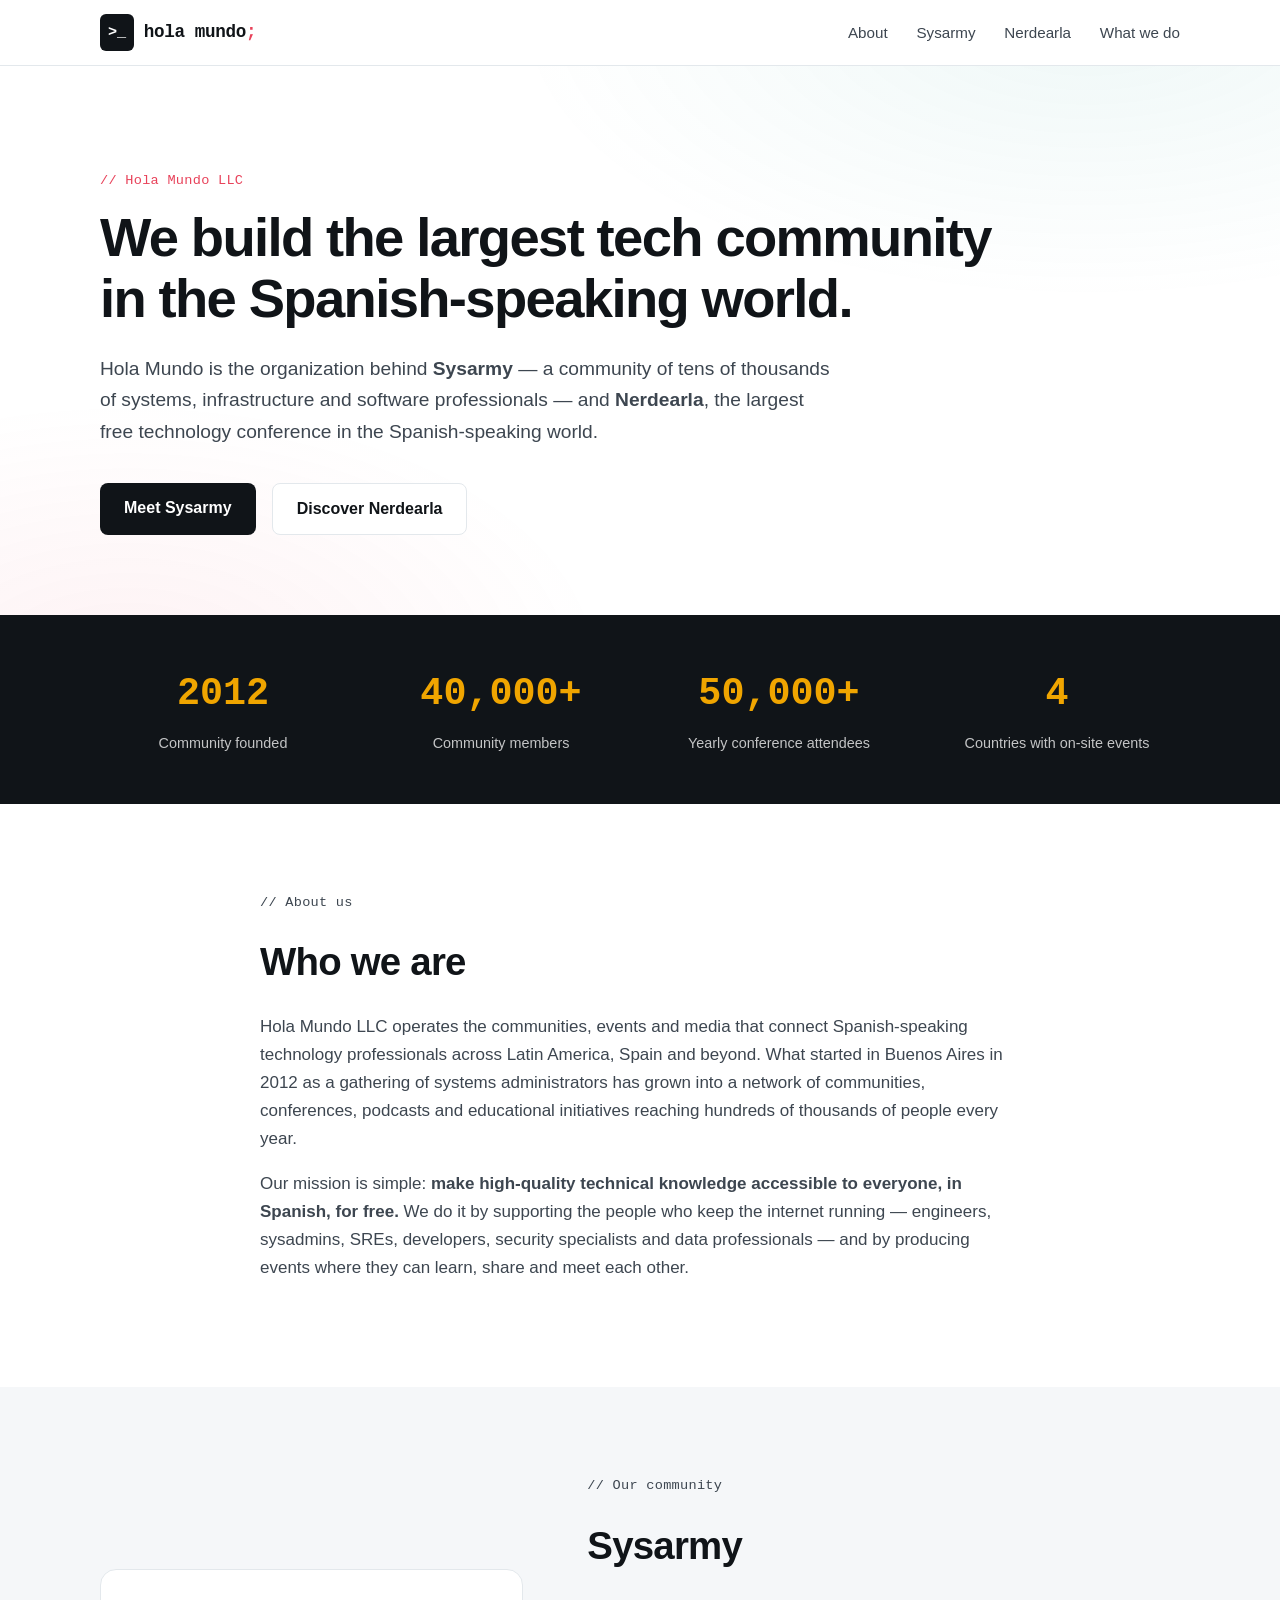
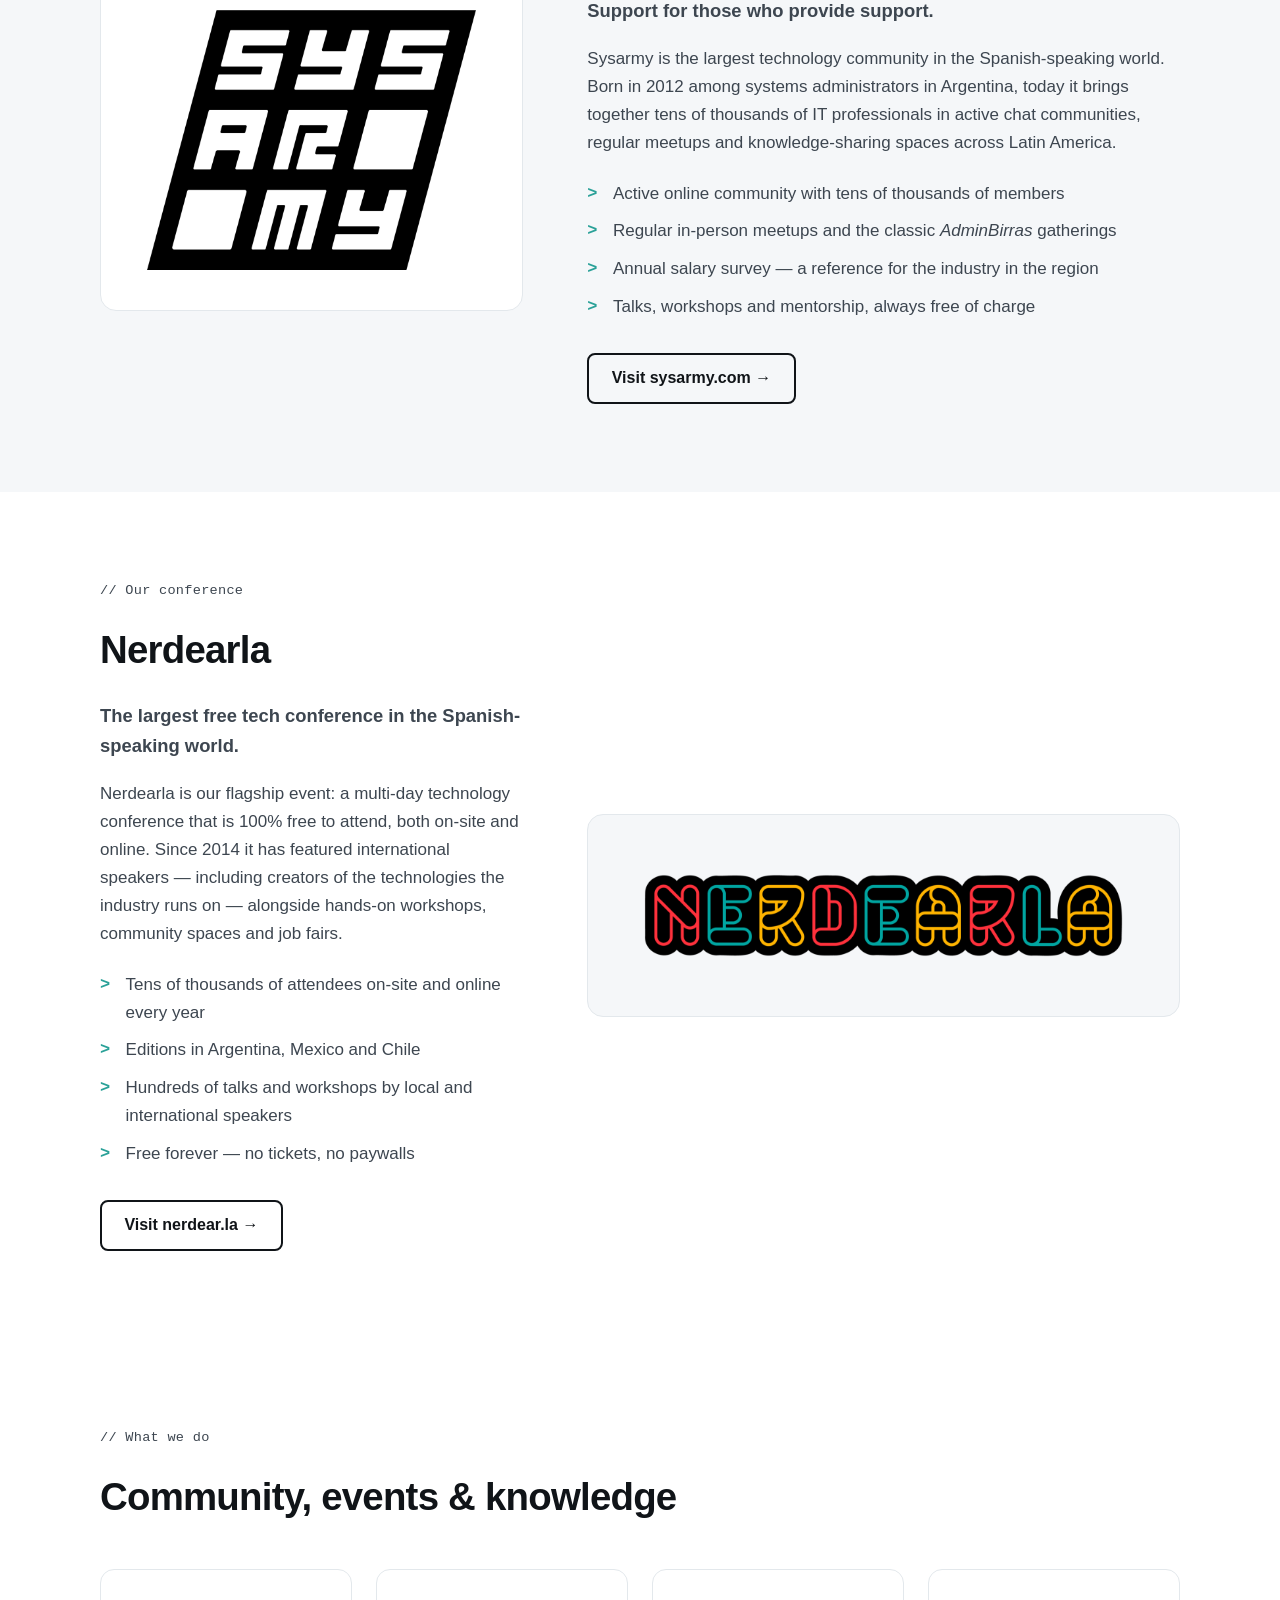
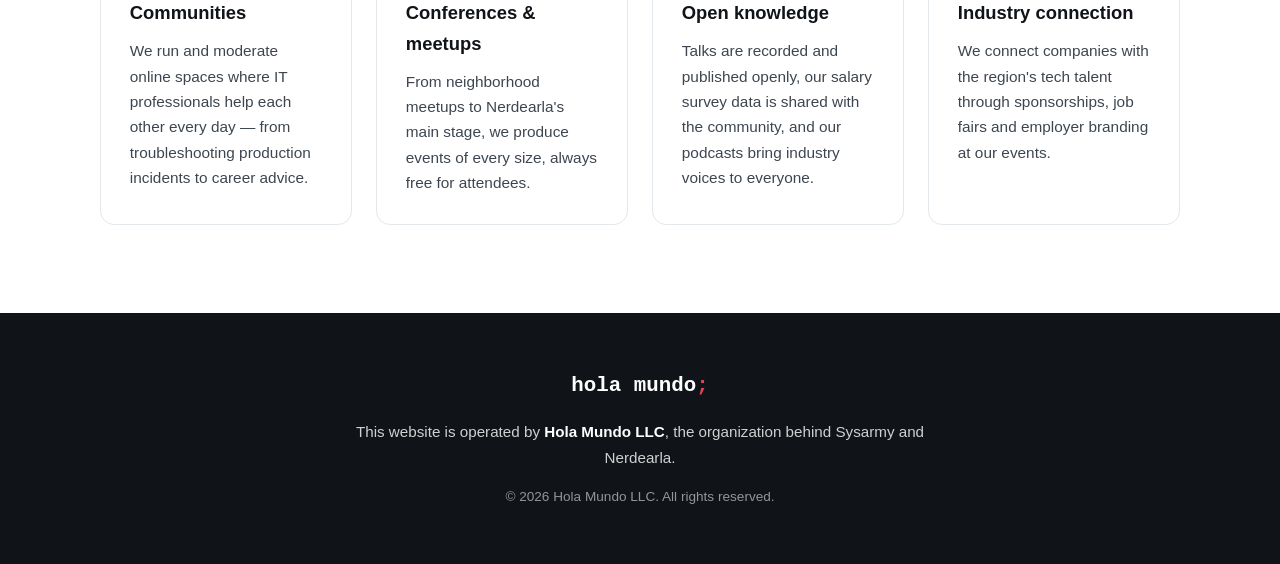
==== index.html @ 62e19b8b "Initial commit: Hola Mundo LLC website (Sysarmy & Nerdearla) Co-Authored-By: Claude Fable 5 <noreply" ====
<!DOCTYPE html>
<html lang="en">
<head>
  <meta charset="UTF-8">
  <meta name="viewport" content="width=device-width, initial-scale=1.0">
  <title>Hola Mundo — Building the largest tech community in the Spanish-speaking world</title>
  <meta name="description" content="Hola Mundo LLC is the organization behind Sysarmy, the largest tech community in the Spanish-speaking world, and Nerdearla, its largest free tech conference.">
  <link rel="icon" type="image/svg+xml" href="assets/img/favicon.svg">
  <link rel="canonical" href="https://helloworld.ar/">
  <meta property="og:title" content="Hola Mundo — Sysarmy &amp; Nerdearla">
  <meta property="og:description" content="The organization behind Sysarmy and Nerdearla: community, knowledge and free tech events for the Spanish-speaking world.">
  <meta property="og:type" content="website">
  <meta property="og:url" content="https://helloworld.ar/">
  <link rel="stylesheet" href="css/styles.css">
</head>
<body>

  <header class="site-header" id="top">
    <div class="container header-inner">
      <a href="#top" class="brand" aria-label="Hola Mundo — home">
        <span class="brand-mark" aria-hidden="true">&gt;_</span>
        <span class="brand-name">hola mundo<span class="accent">;</span></span>
      </a>
      <nav class="site-nav" aria-label="Main navigation">
        <button class="nav-toggle" aria-expanded="false" aria-controls="nav-menu">
          <span class="sr-only">Menu</span>
          <span class="nav-toggle-bar"></span>
          <span class="nav-toggle-bar"></span>
          <span class="nav-toggle-bar"></span>
        </button>
        <ul id="nav-menu" class="nav-menu">
          <li><a href="#about">About</a></li>
          <li><a href="#sysarmy">Sysarmy</a></li>
          <li><a href="#nerdearla">Nerdearla</a></li>
          <li><a href="#what-we-do">What we do</a></li>
        </ul>
      </nav>
    </div>
  </header>

  <main>

    <!-- Hero -->
    <section class="hero">
      <div class="container">
        <p class="hero-kicker">// Hola Mundo LLC</p>
        <h1>We build the largest tech community<br class="br-desktop"> in the Spanish-speaking world.</h1>
        <p class="hero-lede">
          Hola Mundo is the organization behind <strong>Sysarmy</strong> — a community of
          tens of thousands of systems, infrastructure and software professionals — and
          <strong>Nerdearla</strong>, the largest free technology conference in the
          Spanish-speaking world.
        </p>
        <div class="hero-actions">
          <a class="btn btn-primary" href="#sysarmy">Meet Sysarmy</a>
          <a class="btn btn-secondary" href="#nerdearla">Discover Nerdearla</a>
        </div>
      </div>
    </section>

    <!-- Stats -->
    <section class="stats" aria-label="Key figures">
      <div class="container stats-grid">
        <div class="stat">
          <span class="stat-number" data-count="2012">2012</span>
          <span class="stat-label">Community founded</span>
        </div>
        <div class="stat">
          <span class="stat-number" data-count="40000">40,000+</span>
          <span class="stat-label">Community members</span>
        </div>
        <div class="stat">
          <span class="stat-number" data-count="30000">50,000+</span>
          <span class="stat-label">Yearly conference attendees</span>
        </div>
        <div class="stat">
          <span class="stat-number">4</span>
          <span class="stat-label">Countries with on-site events</span>
        </div>
      </div>
    </section>

    <!-- About -->
    <section class="section" id="about">
      <div class="container narrow">
        <p class="section-kicker">// About us</p>
        <h2>Who we are</h2>
        <p>
          Hola Mundo LLC operates the communities, events and media that connect
          Spanish-speaking technology professionals across Latin America, Spain and beyond.
          What started in Buenos Aires in 2012 as a gathering of systems administrators has
          grown into a network of communities, conferences, podcasts and educational
          initiatives reaching hundreds of thousands of people every year.
        </p>
        <p>
          Our mission is simple: <strong>make high-quality technical knowledge accessible
          to everyone, in Spanish, for free.</strong> We do it by supporting the people who
          keep the internet running — engineers, sysadmins, SREs, developers, security
          specialists and data professionals — and by producing events where they can
          learn, share and meet each other.
        </p>
      </div>
    </section>

    <!-- Sysarmy -->
    <section class="section product product-sysarmy" id="sysarmy">
      <div class="container product-grid">
        <div class="product-media">
          <img src="assets/img/sysarmy-logo.png" alt="Sysarmy logo" loading="lazy" width="500" height="395">
        </div>
        <div class="product-body">
          <p class="section-kicker">// Our community</p>
          <h2>Sysarmy</h2>
          <p class="product-tagline">Support for those who provide support.</p>
          <p>
            Sysarmy is the largest technology community in the Spanish-speaking world.
            Born in 2012 among systems administrators in Argentina, today it brings
            together tens of thousands of IT professionals in active chat communities,
            regular meetups and knowledge-sharing spaces across Latin America.
          </p>
          <ul class="feature-list">
            <li>Active online community with tens of thousands of members</li>
            <li>Regular in-person meetups and the classic <em>AdminBirras</em> gatherings</li>
            <li>Annual salary survey — a reference for the industry in the region</li>
            <li>Talks, workshops and mentorship, always free of charge</li>
          </ul>
          <a class="btn btn-outline" href="https://sysarmy.com" target="_blank" rel="noopener">Visit sysarmy.com&nbsp;→</a>
        </div>
      </div>
    </section>

    <!-- Nerdearla -->
    <section class="section product product-nerdearla" id="nerdearla">
      <div class="container product-grid reverse">
        <div class="product-media">
          <img src="assets/img/nerdearla-logo.png" alt="Nerdearla logo" loading="lazy" width="640" height="151">
        </div>
        <div class="product-body">
          <p class="section-kicker">// Our conference</p>
          <h2>Nerdearla</h2>
          <p class="product-tagline">The largest free tech conference in the Spanish-speaking world.</p>
          <p>
            Nerdearla is our flagship event: a multi-day technology conference that is
            100% free to attend, both on-site and online. Since 2014 it has featured
            international speakers — including creators of the technologies the industry
            runs on — alongside hands-on workshops, community spaces and job fairs.
          </p>
          <ul class="feature-list">
            <li>Tens of thousands of attendees on-site and online every year</li>
            <li>Editions in Argentina, Mexico and Chile</li>
            <li>Hundreds of talks and workshops by local and international speakers</li>
            <li>Free forever — no tickets, no paywalls</li>
          </ul>
          <a class="btn btn-outline" href="https://nerdear.la" target="_blank" rel="noopener">Visit nerdear.la&nbsp;→</a>
        </div>
      </div>
    </section>

    <!-- What we do -->
    <section class="section" id="what-we-do">
      <div class="container">
        <p class="section-kicker">// What we do</p>
        <h2>Community, events &amp; knowledge</h2>
        <div class="cards">
          <article class="card">
            <h3>Communities</h3>
            <p>
              We run and moderate online spaces where IT professionals help each other
              every day — from troubleshooting production incidents to career advice.
            </p>
          </article>
          <article class="card">
            <h3>Conferences &amp; meetups</h3>
            <p>
              From neighborhood meetups to Nerdearla's main stage, we produce events of
              every size, always free for attendees.
            </p>
          </article>
          <article class="card">
            <h3>Open knowledge</h3>
            <p>
              Talks are recorded and published openly, our salary survey data is shared
              with the community, and our podcasts bring industry voices to everyone.
            </p>
          </article>
          <article class="card">
            <h3>Industry connection</h3>
            <p>
              We connect companies with the region's tech talent through sponsorships,
              job fairs and employer branding at our events.
            </p>
          </article>
        </div>
      </div>
    </section>

  </main>

  <footer class="site-footer">
    <div class="container footer-inner">
      <p class="footer-brand">hola mundo<span class="accent">;</span></p>
      <p class="footer-legal">
        This website is operated by <strong>Hola Mundo LLC</strong>, the organization behind
        Sysarmy and Nerdearla.
      </p>
      <p class="footer-copy">© <span id="year">2026</span> Hola Mundo LLC. All rights reserved.</p>
    </div>
  </footer>

  <script src="js/main.js"></script>
</body>
</html>
---- css/styles.css ----
/* ---------------------------------------------------------------------------
   Hola Mundo LLC — helloworld.ar
   Static site, no frameworks.
--------------------------------------------------------------------------- */

:root {
  --ink: #101418;
  --ink-soft: #3d4650;
  --ink-muted: #6b7680;
  --paper: #ffffff;
  --paper-alt: #f5f7f9;
  --line: #e3e8ec;
  --accent: #e8425a;      /* nerdearla red */
  --accent-teal: #2aa198; /* nerdearla teal */
  --accent-gold: #f0a500; /* nerdearla gold */
  --mono: "SF Mono", "Menlo", "Consolas", "Liberation Mono", monospace;
  --sans: -apple-system, BlinkMacSystemFont, "Segoe UI", Roboto, "Helvetica Neue", Arial, sans-serif;
}

* { box-sizing: border-box; }

html { scroll-behavior: smooth; }

body {
  margin: 0;
  font-family: var(--sans);
  font-size: 17px;
  line-height: 1.65;
  color: var(--ink);
  background: var(--paper);
  -webkit-font-smoothing: antialiased;
}

img { max-width: 100%; height: auto; display: block; }

.container {
  width: min(1080px, 100% - 3rem);
  margin-inline: auto;
}

.container.narrow { max-width: 760px; }

.sr-only {
  position: absolute;
  width: 1px; height: 1px;
  padding: 0; margin: -1px;
  overflow: hidden;
  clip: rect(0 0 0 0);
  white-space: nowrap; border: 0;
}

.accent { color: var(--accent); }

/* --- Header ------------------------------------------------------------- */

.site-header {
  position: sticky;
  top: 0;
  z-index: 100;
  background: rgba(255, 255, 255, 0.92);
  backdrop-filter: blur(8px);
  border-bottom: 1px solid var(--line);
}

.header-inner {
  display: flex;
  align-items: center;
  justify-content: space-between;
  padding-block: 0.9rem;
}

.brand {
  display: flex;
  align-items: center;
  gap: 0.6rem;
  text-decoration: none;
  color: var(--ink);
}

.brand-mark {
  font-family: var(--mono);
  font-weight: 700;
  font-size: 0.95rem;
  color: var(--paper);
  background: var(--ink);
  padding: 0.35rem 0.5rem;
  border-radius: 6px;
}

.brand-name {
  font-family: var(--mono);
  font-weight: 700;
  font-size: 1.1rem;
  letter-spacing: -0.02em;
}

.nav-menu {
  display: flex;
  gap: 1.8rem;
  list-style: none;
  margin: 0;
  padding: 0;
}

.nav-menu a {
  text-decoration: none;
  color: var(--ink-soft);
  font-size: 0.95rem;
  font-weight: 500;
}

.nav-menu a:hover { color: var(--accent); }

.nav-toggle {
  display: none;
  background: none;
  border: 0;
  padding: 0.4rem;
  cursor: pointer;
}

.nav-toggle-bar {
  display: block;
  width: 22px;
  height: 2px;
  background: var(--ink);
  margin: 5px 0;
  transition: transform 0.2s ease, opacity 0.2s ease;
}

/* --- Hero ---------------------------------------------------------------- */

.hero {
  padding: 6.5rem 0 5rem;
  background:
    radial-gradient(60rem 30rem at 85% -10%, rgba(42, 161, 152, 0.08), transparent 60%),
    radial-gradient(50rem 28rem at 10% 110%, rgba(232, 66, 90, 0.07), transparent 60%),
    var(--paper);
}

.hero-kicker,
.section-kicker {
  font-family: var(--mono);
  font-size: 0.85rem;
  color: var(--accent);
  margin: 0 0 1rem;
  letter-spacing: 0.02em;
}

.hero h1 {
  font-size: clamp(2.1rem, 5vw, 3.4rem);
  line-height: 1.12;
  letter-spacing: -0.03em;
  margin: 0 0 1.4rem;
}

.hero-lede {
  max-width: 46rem;
  font-size: 1.2rem;
  color: var(--ink-soft);
  margin: 0 0 2.2rem;
}

.hero-actions { display: flex; gap: 1rem; flex-wrap: wrap; }

/* --- Buttons ------------------------------------------------------------- */

.btn {
  display: inline-block;
  padding: 0.75rem 1.5rem;
  border-radius: 8px;
  font-weight: 600;
  font-size: 1rem;
  text-decoration: none;
  transition: transform 0.15s ease, box-shadow 0.15s ease, background 0.15s ease;
}

.btn:hover { transform: translateY(-1px); }

.btn-primary {
  background: var(--ink);
  color: var(--paper);
}

.btn-primary:hover { box-shadow: 0 6px 18px rgba(16, 20, 24, 0.25); }

.btn-secondary {
  background: var(--paper);
  color: var(--ink);
  border: 1px solid var(--line);
}

.btn-secondary:hover { border-color: var(--ink-muted); }

.btn-outline {
  border: 2px solid var(--ink);
  color: var(--ink);
  padding: 0.65rem 1.4rem;
}

.btn-outline:hover {
  background: var(--ink);
  color: var(--paper);
}

/* --- Stats ---------------------------------------------------------------- */

.stats {
  background: var(--ink);
  color: var(--paper);
  padding: 3rem 0;
}

.stats-grid {
  display: grid;
  grid-template-columns: repeat(4, 1fr);
  gap: 2rem;
  text-align: center;
}

.stat-number {
  display: block;
  font-family: var(--mono);
  font-size: clamp(1.6rem, 3.5vw, 2.4rem);
  font-weight: 700;
  color: var(--accent-gold);
}

.stat-label {
  display: block;
  margin-top: 0.35rem;
  font-size: 0.9rem;
  color: rgba(255, 255, 255, 0.75);
}

/* --- Sections ------------------------------------------------------------- */

.section { padding: 5.5rem 0; }

.section h2 {
  font-size: clamp(1.7rem, 3.5vw, 2.4rem);
  letter-spacing: -0.02em;
  margin: 0 0 1.2rem;
}

.section p { color: var(--ink-soft); }

/* --- Product sections ------------------------------------------------------ */

.product-sysarmy { background: var(--paper-alt); }

.product-grid {
  display: grid;
  grid-template-columns: 5fr 7fr;
  gap: 4rem;
  align-items: center;
}

.product-grid.reverse .product-media { order: 2; }
.product-grid.reverse .product-body { order: 1; }

.product-media {
  display: flex;
  justify-content: center;
  align-items: center;
  padding: 2.5rem;
  background: var(--paper);
  border: 1px solid var(--line);
  border-radius: 16px;
}

.product-sysarmy .product-media { background: var(--paper); }
.product-nerdearla .product-media { background: var(--paper-alt); }

.product-media img { max-height: 260px; width: auto; max-width: 100%; }

.product-tagline {
  font-size: 1.15rem;
  font-weight: 600;
  color: var(--ink);
  margin-top: 0;
}

.feature-list {
  padding: 0;
  margin: 1.4rem 0 2rem;
  list-style: none;
}

.feature-list li {
  position: relative;
  padding-left: 1.6rem;
  margin-bottom: 0.6rem;
  color: var(--ink-soft);
}

.feature-list li::before {
  content: ">";
  position: absolute;
  left: 0;
  font-family: var(--mono);
  font-weight: 700;
  color: var(--accent-teal);
}

/* --- Cards ------------------------------------------------------------------ */

.cards {
  display: grid;
  grid-template-columns: repeat(auto-fit, minmax(230px, 1fr));
  gap: 1.5rem;
  margin-top: 2.5rem;
}

.card {
  background: var(--paper);
  border: 1px solid var(--line);
  border-radius: 14px;
  padding: 1.8rem;
  transition: transform 0.15s ease, box-shadow 0.15s ease;
}

.card:hover {
  transform: translateY(-3px);
  box-shadow: 0 10px 28px rgba(16, 20, 24, 0.08);
}

.card h3 {
  margin: 0 0 0.6rem;
  font-size: 1.15rem;
}

.card p {
  margin: 0;
  font-size: 0.96rem;
}

/* --- Footer ------------------------------------------------------------------ */

.site-footer {
  background: var(--ink);
  color: rgba(255, 255, 255, 0.8);
  padding: 3.5rem 0;
  text-align: center;
}

.footer-brand {
  font-family: var(--mono);
  font-weight: 700;
  font-size: 1.3rem;
  color: var(--paper);
  margin: 0 0 1rem;
}

.footer-legal {
  max-width: 40rem;
  margin: 0 auto 1rem;
  font-size: 0.95rem;
}

.footer-legal strong { color: var(--paper); }

.footer-copy {
  font-size: 0.85rem;
  color: rgba(255, 255, 255, 0.55);
  margin: 0;
}

/* --- Reveal animation ---------------------------------------------------------- */

.reveal {
  opacity: 0;
  transform: translateY(18px);
  transition: opacity 0.6s ease, transform 0.6s ease;
}

.reveal.visible {
  opacity: 1;
  transform: none;
}

@media (prefers-reduced-motion: reduce) {
  html { scroll-behavior: auto; }
  .reveal { opacity: 1; transform: none; transition: none; }
}

/* --- Responsive ------------------------------------------------------------------ */

@media (max-width: 860px) {
  .product-grid,
  .product-grid.reverse {
    grid-template-columns: 1fr;
    gap: 2.2rem;
  }

  .product-grid.reverse .product-media { order: 0; }
  .product-grid.reverse .product-body { order: 0; }

  .stats-grid { grid-template-columns: repeat(2, 1fr); }

  .br-desktop { display: none; }
}

@media (max-width: 680px) {
  .nav-toggle { display: block; }

  .nav-menu {
    display: none;
    position: absolute;
    top: 100%;
    left: 0;
    right: 0;
    flex-direction: column;
    gap: 0;
    background: var(--paper);
    border-bottom: 1px solid var(--line);
    padding: 0.5rem 1.5rem 1rem;
  }

  .nav-menu.open { display: flex; }

  .nav-menu li { padding: 0.55rem 0; }

  .hero { padding: 4.5rem 0 3.5rem; }

  .section { padding: 3.5rem 0; }
}
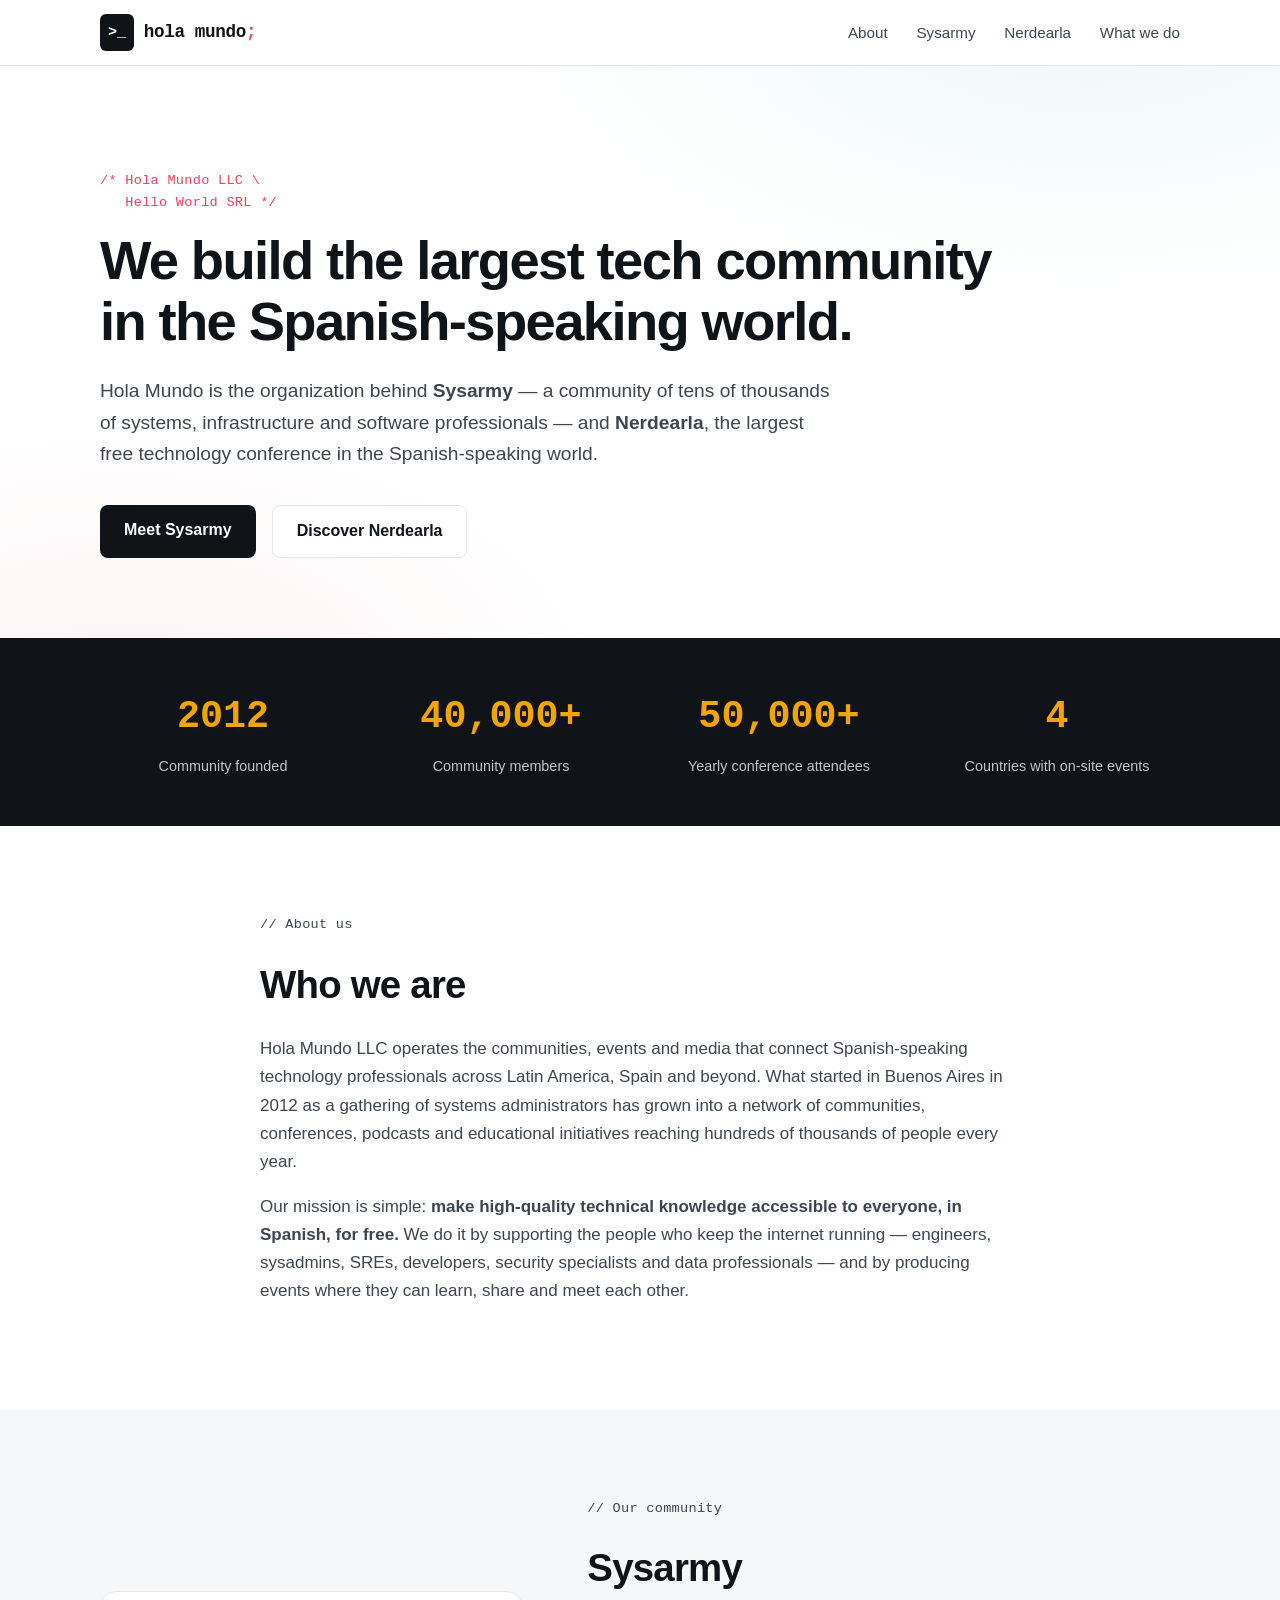
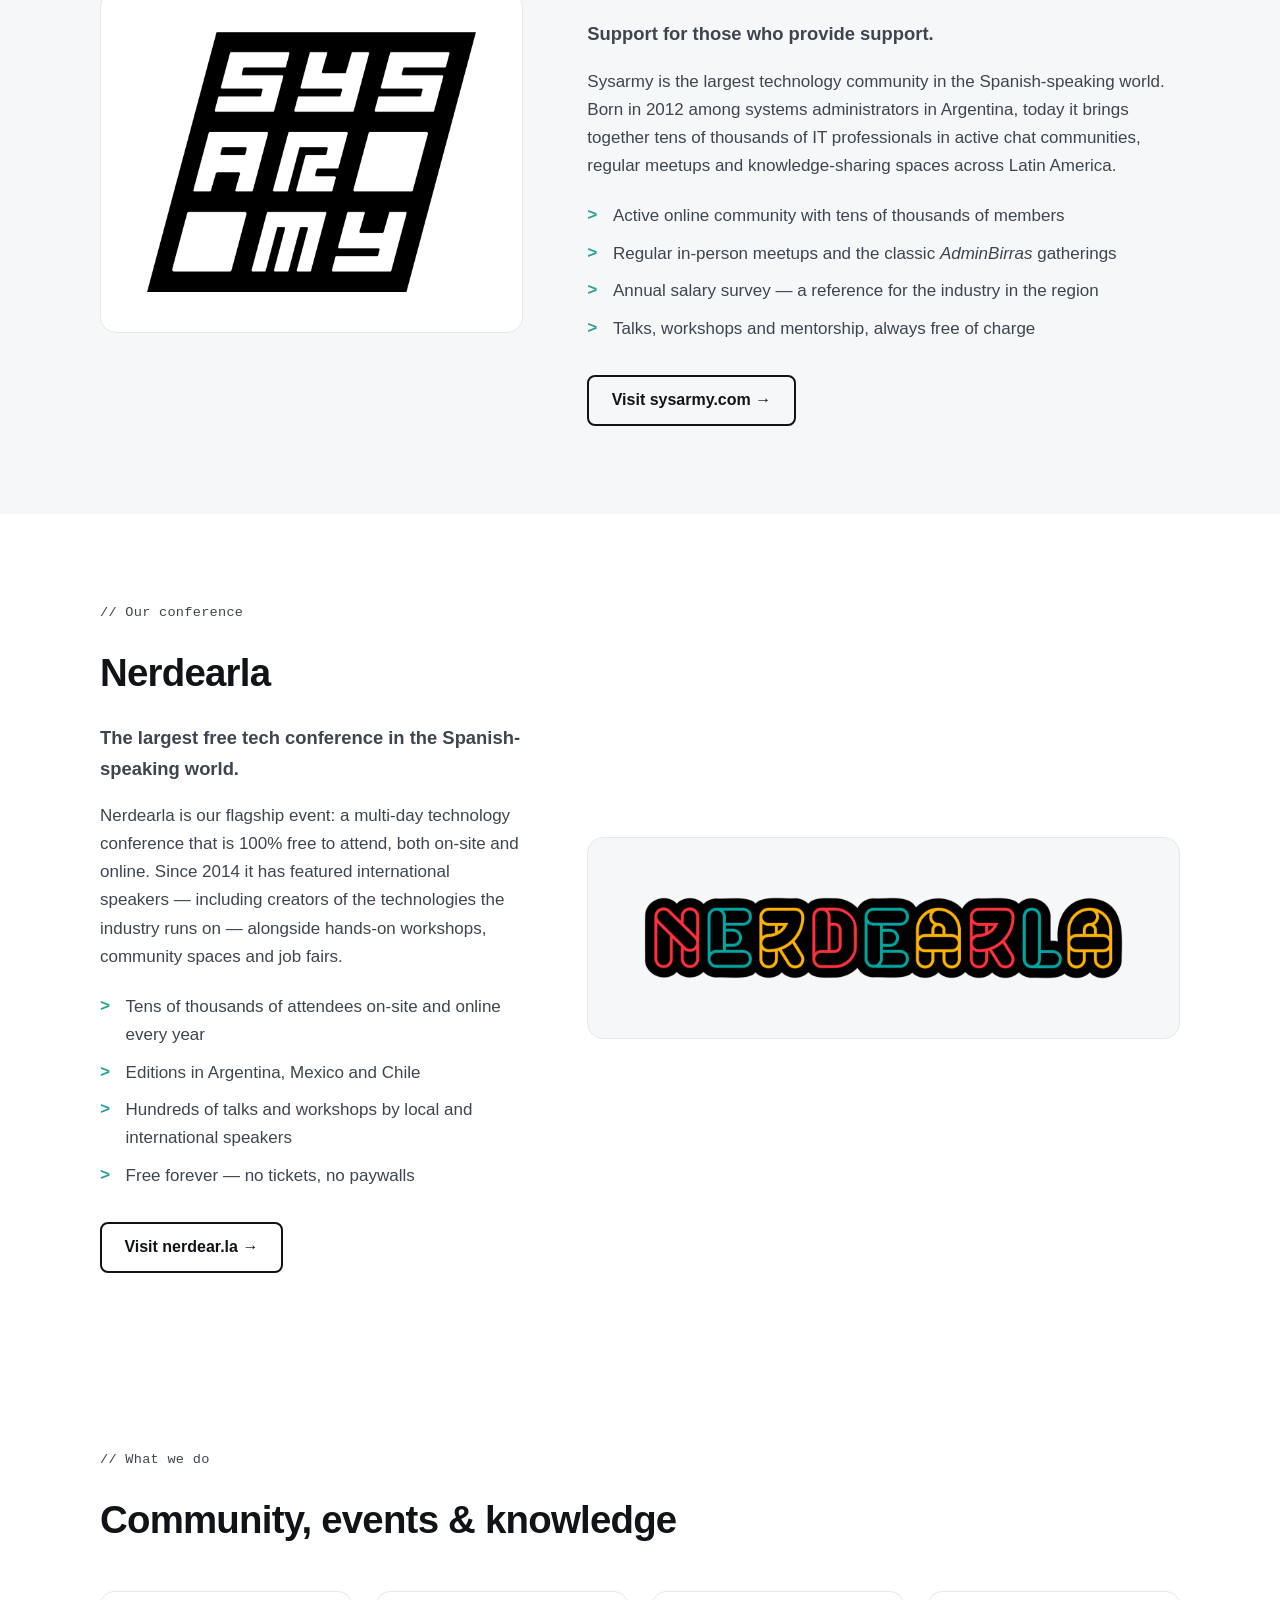
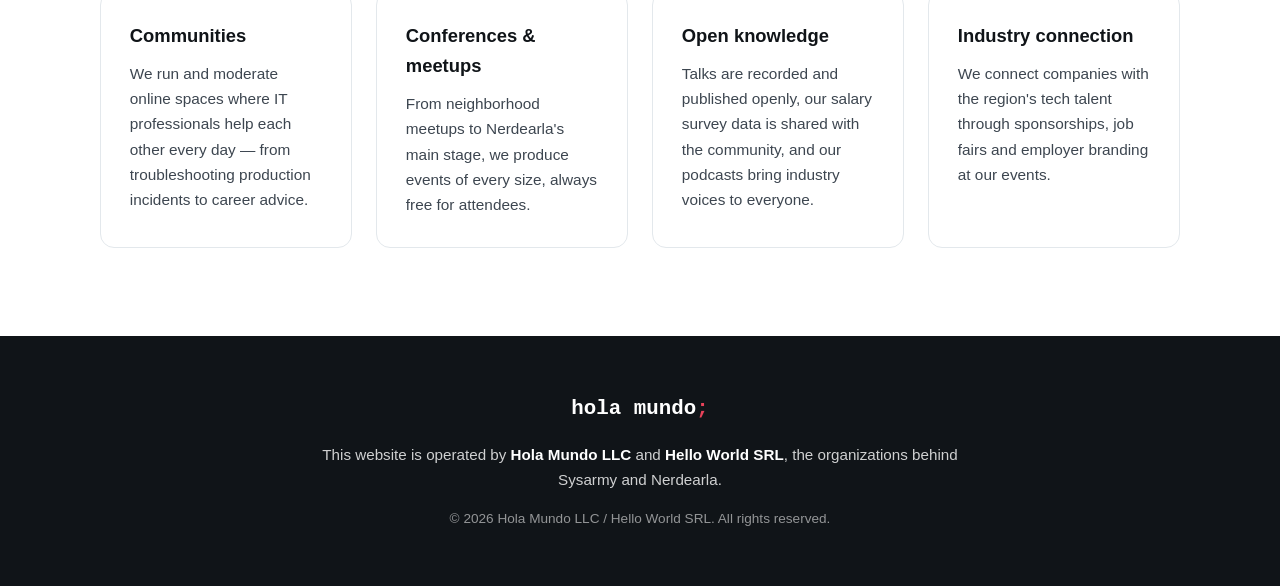
==== commit a0fd2c4a: "Add Hello World SRL alongside Hola Mundo LLC Co-Authored-By: Claude Sonnet 5 <noreply@anthropic.com>" ====
--- a/index.html
+++ b/index.html
@@ -43,7 +43,7 @@
     <!-- Hero -->
     <section class="hero">
       <div class="container">
-        <p class="hero-kicker">// Hola Mundo LLC</p>
+        <p class="hero-kicker">/* Hola Mundo LLC \<br>&nbsp;&nbsp;&nbsp;Hello World SRL */</p>
         <h1>We build the largest tech community<br class="br-desktop"> in the Spanish-speaking world.</h1>
         <p class="hero-lede">
           Hola Mundo is the organization behind <strong>Sysarmy</strong> — a community of
@@ -200,10 +200,10 @@
     <div class="container footer-inner">
       <p class="footer-brand">hola mundo<span class="accent">;</span></p>
       <p class="footer-legal">
-        This website is operated by <strong>Hola Mundo LLC</strong>, the organization behind
-        Sysarmy and Nerdearla.
+        This website is operated by <strong>Hola Mundo LLC</strong> and <strong>Hello World SRL</strong>,
+        the organizations behind Sysarmy and Nerdearla.
       </p>
-      <p class="footer-copy">© <span id="year">2026</span> Hola Mundo LLC. All rights reserved.</p>
+      <p class="footer-copy">© <span id="year">2026</span> Hola Mundo LLC / Hello World SRL. All rights reserved.</p>
     </div>
   </footer>
 
